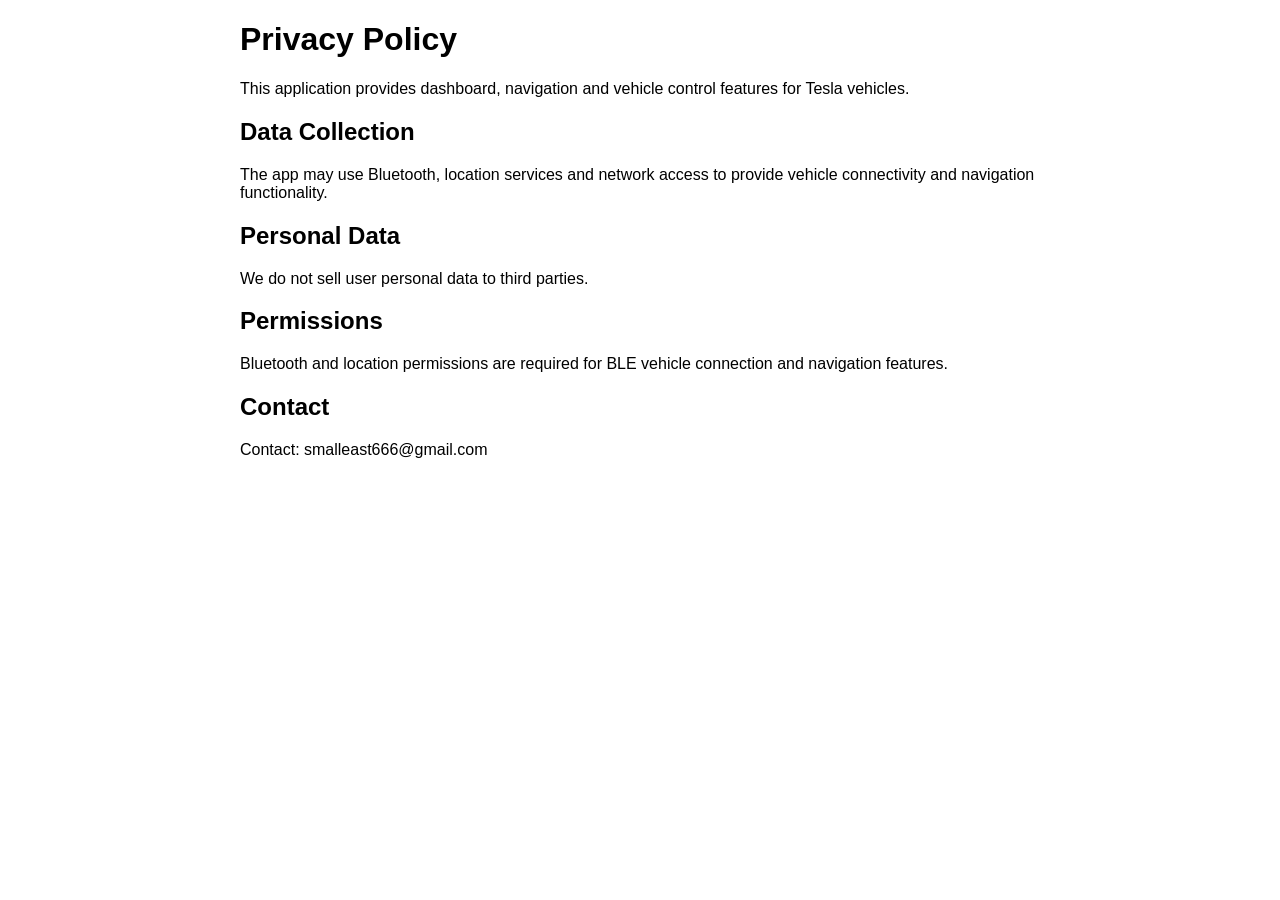
==== privacy.html @ 5ad70040 "落地页" ====
<!DOCTYPE html>
<html lang="en">
<head>
  <meta charset="UTF-8" />
  <title>Privacy Policy</title>
</head>
<body style="max-width: 800px; margin: auto; font-family: sans-serif;">
  <h1>Privacy Policy</h1>

  <p>
    This application provides dashboard, navigation and vehicle control
    features for Tesla vehicles.
  </p>

  <h2>Data Collection</h2>
  <p>
    The app may use Bluetooth, location services and network access
    to provide vehicle connectivity and navigation functionality.
  </p>

  <h2>Personal Data</h2>
  <p>
    We do not sell user personal data to third parties.
  </p>

  <h2>Permissions</h2>
  <p>
    Bluetooth and location permissions are required for BLE vehicle
    connection and navigation features.
  </p>

  <h2>Contact</h2>
  <p>
    Contact: smalleast666@gmail.com
  </p>
</body>
</html>
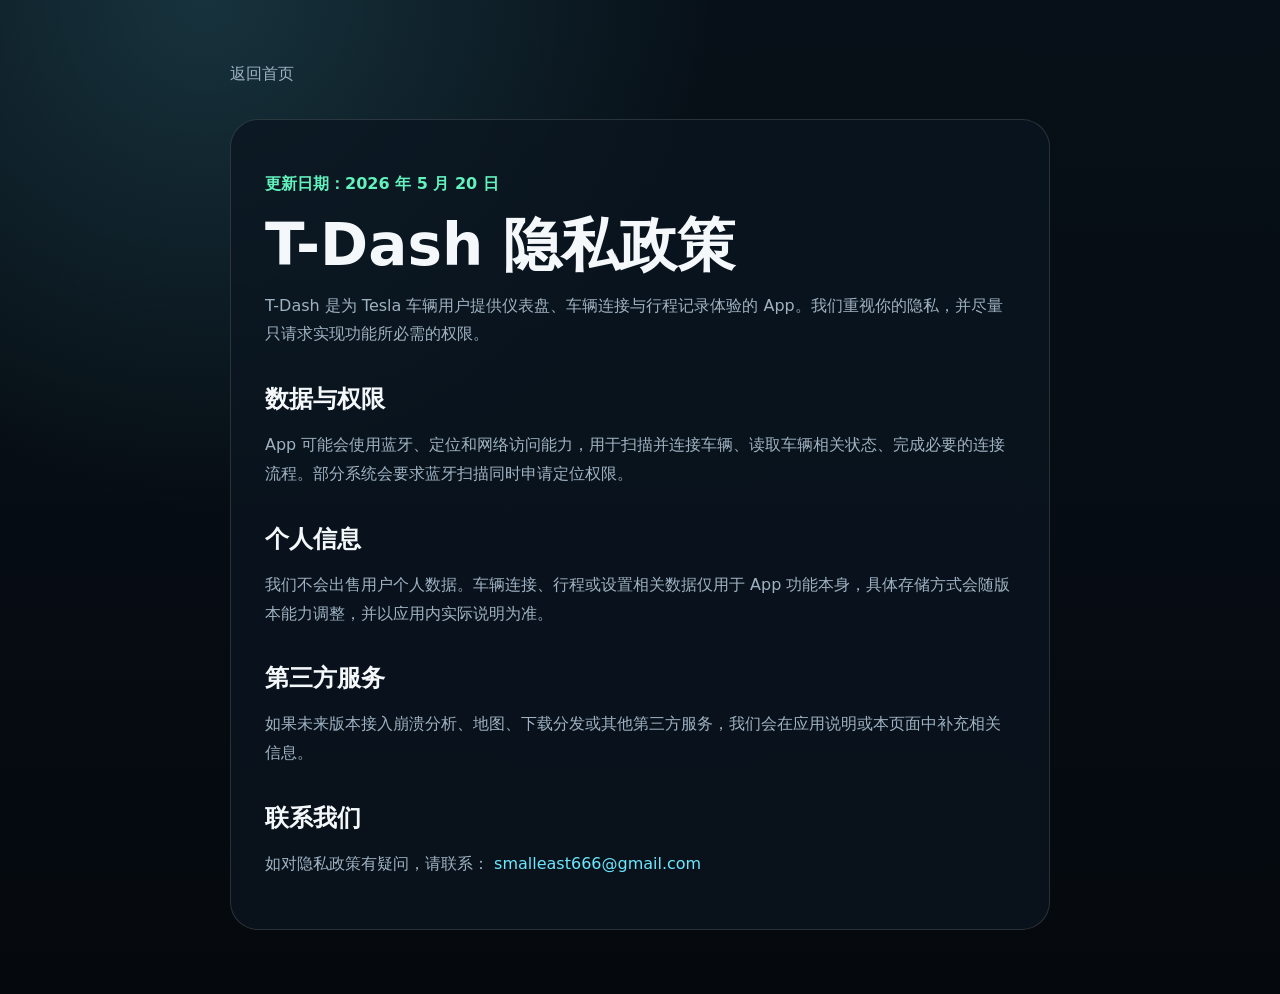
==== commit 8abf4206: "Polish T-Dash marketing site" ====
--- a/privacy.html
+++ b/privacy.html
@@ -1,37 +1,105 @@
-<!DOCTYPE html>
-<html lang="en">
-<head>
-  <meta charset="UTF-8" />
-  <title>Privacy Policy</title>
-</head>
-<body style="max-width: 800px; margin: auto; font-family: sans-serif;">
-  <h1>Privacy Policy</h1>
+<!doctype html>
+<html lang="zh-CN">
+  <head>
+    <meta charset="utf-8" />
+    <meta name="viewport" content="width=device-width, initial-scale=1" />
+    <meta name="theme-color" content="#071018" />
+    <title>T-Dash 隐私政策</title>
+    <link rel="icon" href="./assets/launcher_icon.png" />
+    <style>
+      :root {
+        color-scheme: dark;
+        font-family:
+          Inter, ui-sans-serif, system-ui, -apple-system, BlinkMacSystemFont, "Segoe UI",
+          "PingFang SC", "Microsoft YaHei", sans-serif;
+        background: #071018;
+        color: #f4f8fb;
+      }
 
-  <p>
-    This application provides dashboard, navigation and vehicle control
-    features for Tesla vehicles.
-  </p>
+      body {
+        margin: 0;
+        background:
+          radial-gradient(circle at 16% 0%, rgba(107, 231, 255, 0.16), transparent 32rem),
+          linear-gradient(180deg, #071018, #05090e);
+      }
 
-  <h2>Data Collection</h2>
-  <p>
-    The app may use Bluetooth, location services and network access
-    to provide vehicle connectivity and navigation functionality.
-  </p>
+      main {
+        width: min(820px, calc(100% - 32px));
+        margin: 0 auto;
+        padding: 64px 0;
+      }
 
-  <h2>Personal Data</h2>
-  <p>
-    We do not sell user personal data to third parties.
-  </p>
+      a {
+        color: #6be7ff;
+        text-decoration: none;
+      }
 
-  <h2>Permissions</h2>
-  <p>
-    Bluetooth and location permissions are required for BLE vehicle
-    connection and navigation features.
-  </p>
+      .back {
+        display: inline-flex;
+        margin-bottom: 34px;
+        color: #9fb2c2;
+      }
 
-  <h2>Contact</h2>
-  <p>
-    Contact: smalleast666@gmail.com
-  </p>
-</body>
-</html>+      article {
+        padding: 34px;
+        border: 1px solid rgba(255, 255, 255, 0.13);
+        border-radius: 28px;
+        background: rgba(11, 22, 32, 0.76);
+      }
+
+      h1 {
+        margin: 0 0 10px;
+        font-size: clamp(34px, 6vw, 58px);
+        line-height: 1.05;
+      }
+
+      h2 {
+        margin: 34px 0 10px;
+      }
+
+      p,
+      li {
+        color: #9fb2c2;
+        line-height: 1.8;
+      }
+
+      .updated {
+        color: #62f2bd;
+        font-weight: 800;
+      }
+    </style>
+  </head>
+  <body>
+    <main>
+      <a class="back" href="./index.html">返回首页</a>
+      <article>
+        <p class="updated">更新日期：2026 年 5 月 20 日</p>
+        <h1>T-Dash 隐私政策</h1>
+        <p>
+          T-Dash 是为 Tesla 车辆用户提供仪表盘、车辆连接与行程记录体验的 App。我们重视你的隐私，并尽量只请求实现功能所必需的权限。
+        </p>
+
+        <h2>数据与权限</h2>
+        <p>
+          App 可能会使用蓝牙、定位和网络访问能力，用于扫描并连接车辆、读取车辆相关状态、完成必要的连接流程。部分系统会要求蓝牙扫描同时申请定位权限。
+        </p>
+
+        <h2>个人信息</h2>
+        <p>
+          我们不会出售用户个人数据。车辆连接、行程或设置相关数据仅用于 App 功能本身，具体存储方式会随版本能力调整，并以应用内实际说明为准。
+        </p>
+
+        <h2>第三方服务</h2>
+        <p>
+          如果未来版本接入崩溃分析、地图、下载分发或其他第三方服务，我们会在应用说明或本页面中补充相关信息。
+        </p>
+
+        <h2>联系我们</h2>
+        <p>
+          如对隐私政策有疑问，请联系：
+          <a href="mailto:smalleast666@gmail.com">smalleast666@gmail.com</a>
+        </p>
+      </article>
+    </main>
+  </body>
+</html>
